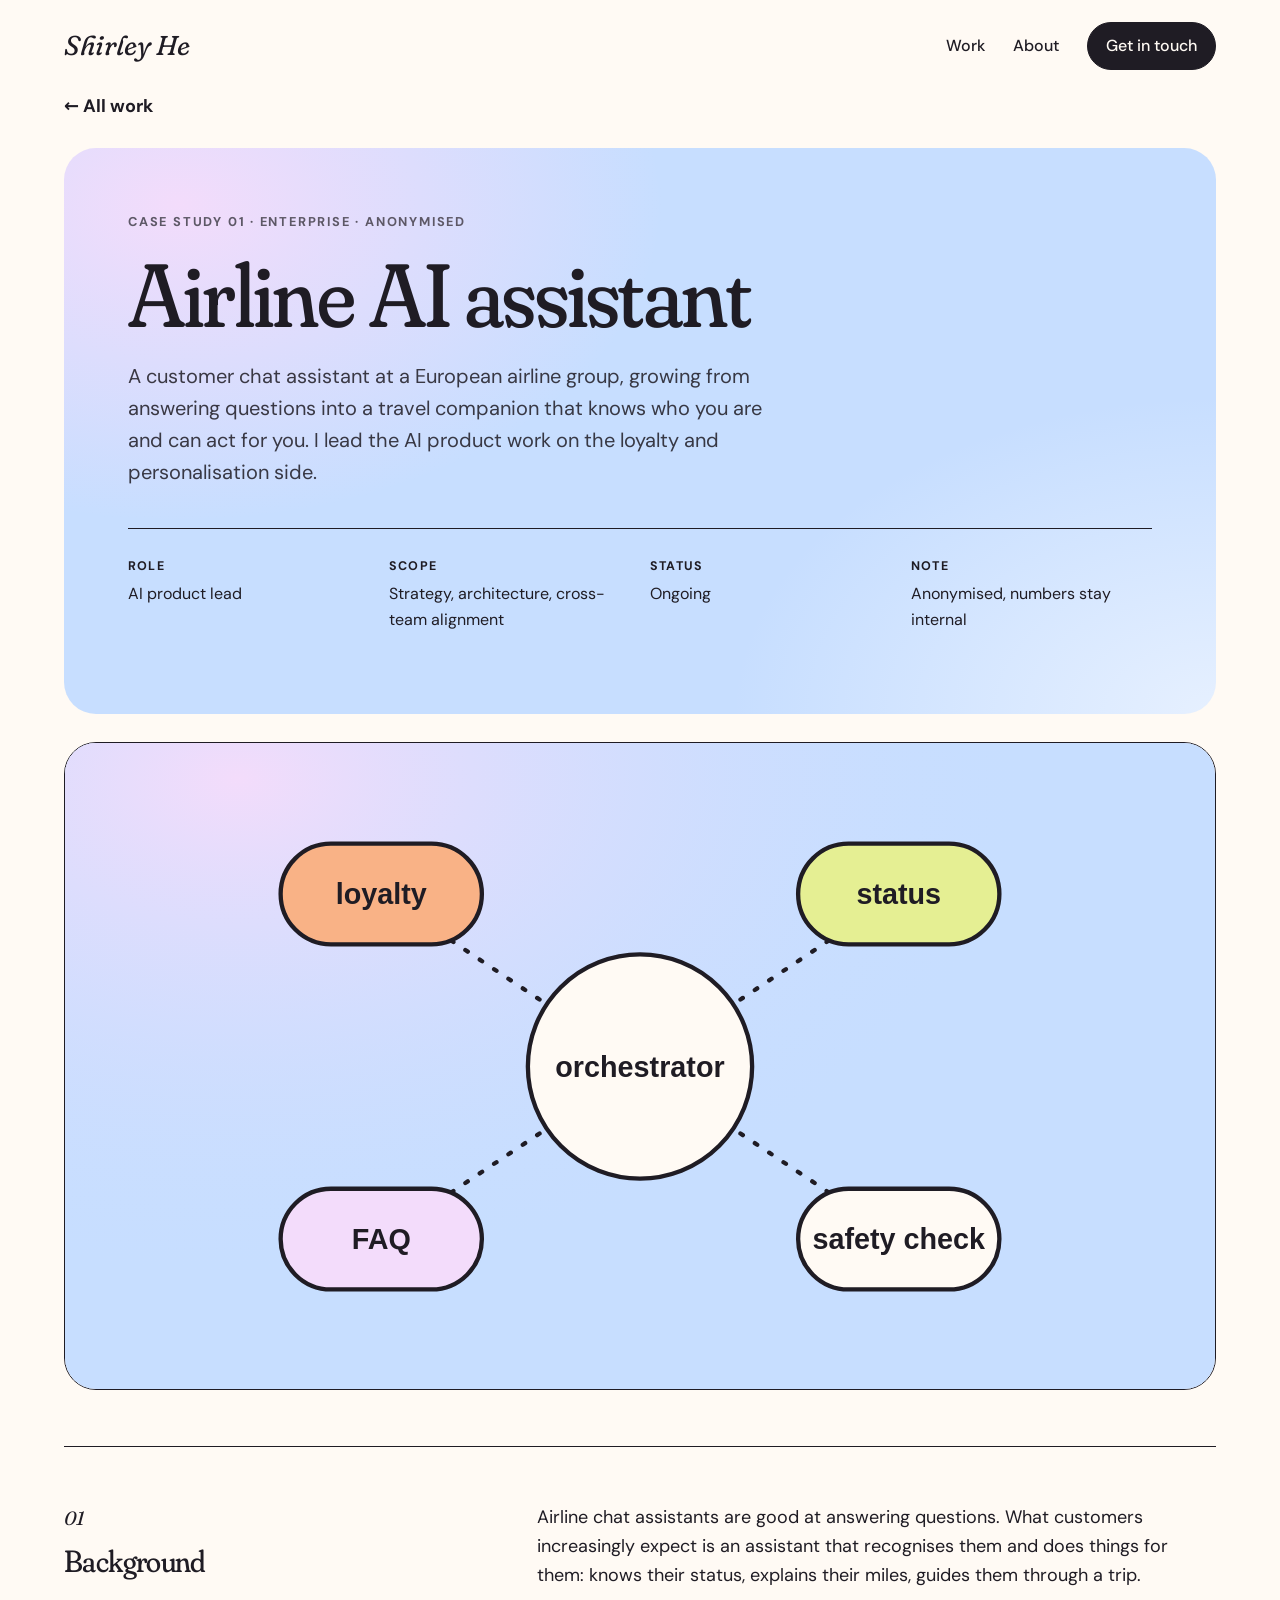
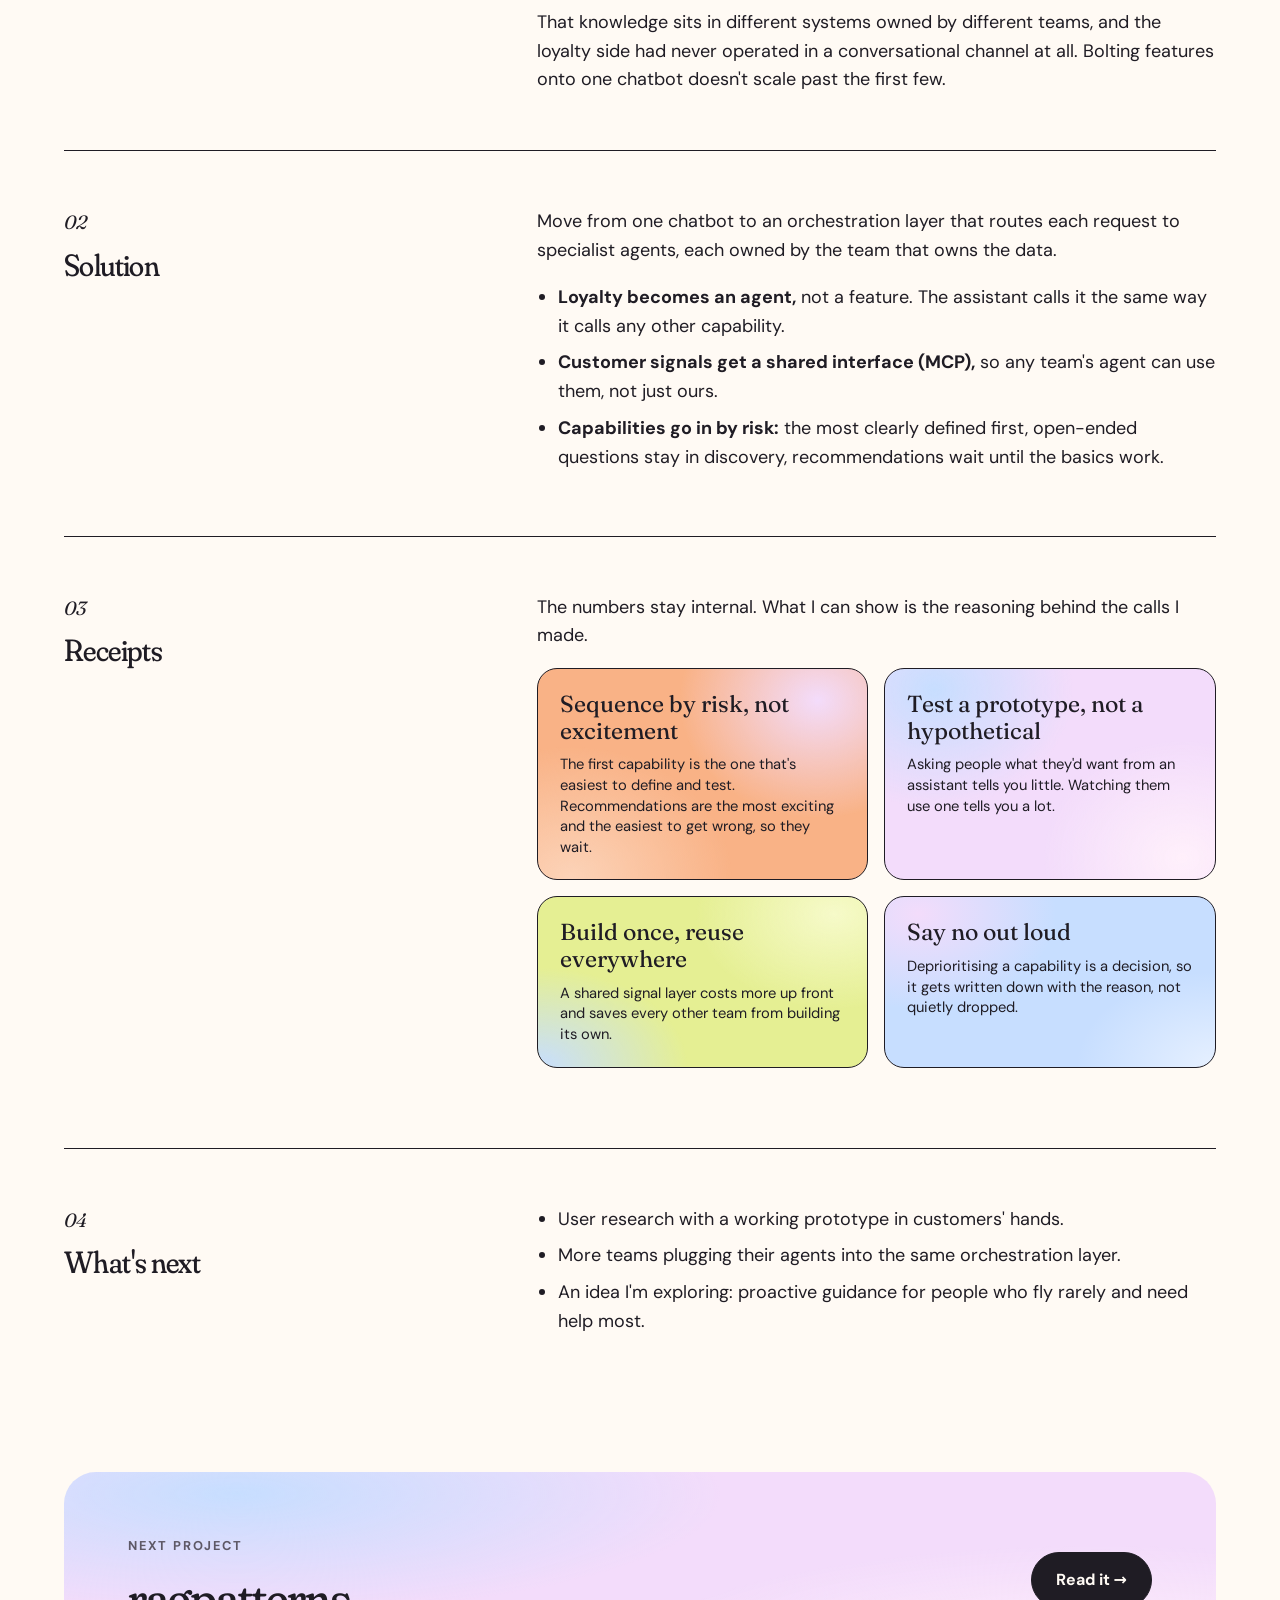
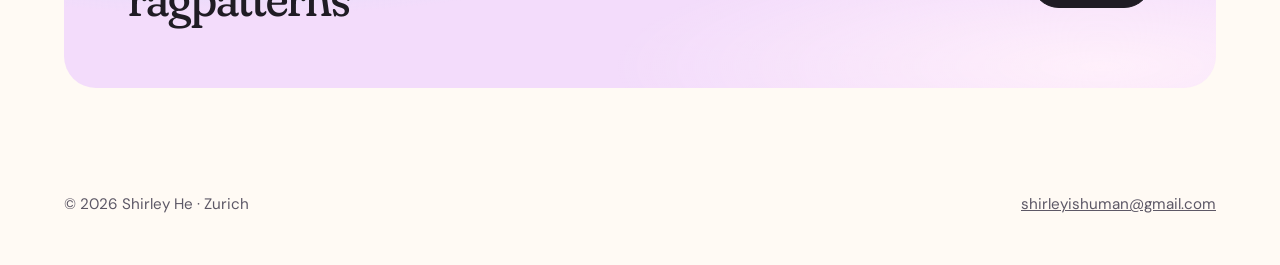
==== work/airline-assistant/index.html @ d76f4dfe "v2: portfolio with receipts (homepage + 4 case studies) Replaces the v1 one-pager with a portfolio b" ====
<!DOCTYPE html>
<html lang="en">
<head>
  <meta charset="utf-8">
  <meta name="viewport" content="width=device-width, initial-scale=1">
  <title>Airline AI assistant · Shirley He</title>
  <meta name="description" content="Enterprise case study: turning an airline chat assistant into an agent-based travel companion, with loyalty built in.">
  <link rel="icon" href="../../assets/favicon.svg" type="image/svg+xml">
  <link rel="stylesheet" href="../../css/style.css">
</head>
<body>

<!-- =========================================================
     ENTERPRISE CASE STUDY (anonymised)
     Keep it anonymised: no internal numbers, dates, team
     names or roadmap details. Check with your manager before
     adding any metric.
     ========================================================= -->

<header class="wrap nav">
  <a class="logo" href="../../">Shirley He</a>
  <nav class="nav-links">
    <a href="../../#work">Work</a>
    <a href="../../#about">About</a>
    <a class="btn btn-dark btn-small" href="../../#contact">Get in touch</a>
  </nav>
</header>

<main>

<!-- ---------- HEADER BLOCK ---------- -->
<section class="wrap">
  <a class="back" href="../../#work">← All work</a>

  <div class="block grad-blue cs-hero">
    <p class="eyebrow">Case study 01 · Enterprise · anonymised</p>
    <h1>Airline AI assistant</h1>
    <p class="lead">A customer chat assistant at a European airline group, growing from answering questions into a travel companion that knows who you are and can act for you. I lead the AI product work on the loyalty and personalisation side.</p>

    <dl class="meta">
      <div><dt>Role</dt><dd>AI product lead</dd></div>
      <div><dt>Scope</dt><dd>Strategy, architecture, cross-team alignment</dd></div>
      <div><dt>Status</dt><dd>Ongoing</dd></div>
      <div><dt>Note</dt><dd>Anonymised, numbers stay internal</dd></div>
    </dl>
  </div>

  <div class="cs-image"><img src="../../images/enterprise-assistant.svg" alt="Illustration: an orchestrator routing to loyalty, status, FAQ and safety-check agents"></div>
</section>


<section class="wrap steps">

<!-- ---------- 01 BACKGROUND ---------- -->
  <div class="step">
    <div>
      <span class="step-num">01</span>
      <h3>Background</h3>
    </div>
    <div class="step-body">
      <p>Airline chat assistants are good at answering questions. What customers increasingly expect is an assistant that recognises them and does things for them: knows their status, explains their miles, guides them through a trip.</p>
      <p>That knowledge sits in different systems owned by different teams, and the loyalty side had never operated in a conversational channel at all. Bolting features onto one chatbot doesn't scale past the first few.</p>
    </div>
  </div>

<!-- ---------- 02 SOLUTION ---------- -->
  <div class="step">
    <div>
      <span class="step-num">02</span>
      <h3>Solution</h3>
    </div>
    <div class="step-body">
      <p>Move from one chatbot to an orchestration layer that routes each request to specialist agents, each owned by the team that owns the data.</p>
      <ul>
        <li><strong>Loyalty becomes an agent,</strong> not a feature. The assistant calls it the same way it calls any other capability.</li>
        <li><strong>Customer signals get a shared interface (MCP),</strong> so any team's agent can use them, not just ours.</li>
        <li><strong>Capabilities go in by risk:</strong> the most clearly defined first, open-ended questions stay in discovery, recommendations wait until the basics work.</li>
      </ul>
    </div>
  </div>

<!-- ---------- 03 RECEIPTS ---------- -->
  <div class="step">
    <div>
      <span class="step-num">03</span>
      <h3>Receipts</h3>
    </div>
    <div class="step-body">
      <p>The numbers stay internal. What I can show is the reasoning behind the calls I made.</p>
      <div class="stats">
        <div class="stat stat-text grad-peach"><strong>Sequence by risk, not excitement</strong><span>The first capability is the one that's easiest to define and test. Recommendations are the most exciting and the easiest to get wrong, so they wait.</span></div>
        <div class="stat stat-text grad-lilac"><strong>Test a prototype, not a hypothetical</strong><span>Asking people what they'd want from an assistant tells you little. Watching them use one tells you a lot.</span></div>
        <div class="stat stat-text grad-lime"><strong>Build once, reuse everywhere</strong><span>A shared signal layer costs more up front and saves every other team from building its own.</span></div>
        <div class="stat stat-text grad-blue"><strong>Say no out loud</strong><span>Deprioritising a capability is a decision, so it gets written down with the reason, not quietly dropped.</span></div>
      </div>
    </div>
  </div>

<!-- ---------- 04 WHAT'S NEXT ---------- -->
  <div class="step">
    <div>
      <span class="step-num">04</span>
      <h3>What's next</h3>
    </div>
    <div class="step-body">
      <ul>
        <li>User research with a working prototype in customers' hands.</li>
        <li>More teams plugging their agents into the same orchestration layer.</li>
        <li>An idea I'm exploring: proactive guidance for people who fly rarely and need help most.</li>
      </ul>
      <!-- EDIT: add a "What I'd do differently" paragraph here in your own words -->
    </div>
  </div>
</section>


<!-- ---------- NEXT PROJECT ---------- -->
<section class="wrap section">
  <a class="block grad-lilac next" href="../ragpatterns/">
    <div>
      <p class="eyebrow">Next project</p>
      <h2>ragpatterns</h2>
    </div>
    <span class="btn btn-dark">Read it →</span>
  </a>
</section>

</main>

<footer class="wrap footer">
  <span>© 2026 Shirley He · Zurich</span>
  <a href="mailto:shirleyishuman@gmail.com">shirleyishuman@gmail.com</a>
</footer>

</body>
</html>
---- css/style.css ----
/* =========================================================
   Shirley He portfolio  |  stylesheet
   ---------------------------------------------------------
   You mostly only need section 1 (colours + fonts).
   Everything else is layout. Search for a class name from
   the HTML to find its styling.
   ========================================================= */


/* ---------- 1. BRAND SETTINGS (edit these) ---------- */
:root {
  /* Brand colours from the Canva template */
  --peach: #f9b286;
  --lime:  #e5ef93;
  --lilac: #f3dcfb;
  --blue:  #c7deff;

  /* Text + background */
  --ink:    #1f1c24;   /* main text */
  --muted:  #5d5866;   /* secondary text */
  --paper:  #fffaf4;   /* page background */
  --line:   #1f1c2422; /* thin borders */

  /* Fonts. To use a different heading font, change --font-display.
     If you get a web licence for "The Youngest", put the file in
     /fonts, add an @font-face below, and list it first here. */
  --font-display: "Fraunces", Georgia, "Times New Roman", serif;
  --font-body: "DM Sans", system-ui, -apple-system, "Segoe UI", sans-serif;

  --radius-lg: 32px;
  --radius-md: 20px;
  --max: 1200px;
}


/* ---------- 2. FONTS (self-hosted, no Google calls) ---------- */
@font-face {
  font-family: "Fraunces";
  src: url("../fonts/fraunces-latin-full-normal.woff2") format("woff2");
  font-weight: 100 900; font-style: normal; font-display: swap;
}
@font-face {
  font-family: "Fraunces";
  src: url("../fonts/fraunces-latin-full-italic.woff2") format("woff2");
  font-weight: 100 900; font-style: italic; font-display: swap;
}
@font-face {
  font-family: "DM Sans";
  src: url("../fonts/dm-sans-latin-400-normal.woff2") format("woff2");
  font-weight: 400; font-display: swap;
}
@font-face {
  font-family: "DM Sans";
  src: url("../fonts/dm-sans-latin-500-normal.woff2") format("woff2");
  font-weight: 500; font-display: swap;
}
@font-face {
  font-family: "DM Sans";
  src: url("../fonts/dm-sans-latin-700-normal.woff2") format("woff2");
  font-weight: 700; font-display: swap;
}


/* ---------- 3. BASICS ---------- */
*, *::before, *::after { box-sizing: border-box; }

html { scroll-behavior: smooth; }

body {
  margin: 0;
  background: var(--paper);
  color: var(--ink);
  font-family: var(--font-body);
  font-size: 18px;
  line-height: 1.6;
  -webkit-font-smoothing: antialiased;
}

img { max-width: 100%; display: block; }

a { color: inherit; }

h1, h2, h3 {
  font-family: var(--font-display);
  font-weight: 420;
  font-variation-settings: "SOFT" 100, "WONK" 1, "opsz" 144;
  line-height: 1.02;
  letter-spacing: -0.02em;
  margin: 0;
}

h1 { font-size: clamp(2.8rem, 7vw, 6rem); }
h2 { font-size: clamp(2.2rem, 5vw, 4rem); }
h3 { font-size: clamp(1.5rem, 2.4vw, 2rem); }

em { font-style: italic; }

p { margin: 0 0 1em; }

.wrap {
  max-width: var(--max);
  margin: 0 auto;
  padding-inline: 24px;
}

.section { padding-block: 72px; }

.eyebrow {
  font-size: 0.8rem;
  font-weight: 700;
  letter-spacing: 0.14em;
  text-transform: uppercase;
  color: var(--muted);
  margin-bottom: 16px;
}

.lead { font-size: 1.25rem; color: var(--muted); max-width: 40ch; }


/* ---------- 4. GRADIENT BLOCKS (the Canva look) ---------- */
/* Add one of these classes to any block to colour it. */
.grad-peach {
  background:
    radial-gradient(60% 80% at 85% 15%, var(--lilac) 0%, transparent 70%),
    radial-gradient(70% 90% at 10% 100%, #fcd3b8 0%, transparent 70%),
    var(--peach);
}
.grad-lilac {
  background:
    radial-gradient(60% 80% at 15% 10%, var(--blue) 0%, transparent 70%),
    radial-gradient(60% 80% at 90% 90%, #fff0fb 0%, transparent 70%),
    var(--lilac);
}
.grad-lime {
  background:
    radial-gradient(60% 80% at 90% 10%, #f6fac9 0%, transparent 70%),
    radial-gradient(70% 90% at 0% 100%, var(--blue) 0%, transparent 65%),
    var(--lime);
}
.grad-blue {
  background:
    radial-gradient(60% 80% at 10% 10%, var(--lilac) 0%, transparent 70%),
    radial-gradient(60% 80% at 100% 100%, #e6f0ff 0%, transparent 70%),
    var(--blue);
}
.grad-sunset {
  background:
    radial-gradient(55% 75% at 100% 0%, var(--lilac) 0%, transparent 70%),
    radial-gradient(50% 70% at 0% 100%, var(--lime) 0%, transparent 70%),
    radial-gradient(60% 80% at 50% 50%, #fbc6a4 0%, transparent 80%),
    var(--peach);
}

.block {
  border-radius: var(--radius-lg);
  padding: clamp(28px, 5vw, 64px);
}


/* ---------- 5. NAV ---------- */
.nav {
  display: flex;
  align-items: center;
  justify-content: space-between;
  gap: 16px;
  padding-block: 22px;
}
.logo {
  font-family: var(--font-display);
  font-style: italic;
  font-size: 1.7rem;
  text-decoration: none;
  font-variation-settings: "SOFT" 100, "WONK" 1;
}
.nav-links { display: flex; gap: 28px; align-items: center; }
.nav-links a { text-decoration: none; font-weight: 500; font-size: 1rem; }
.nav-links a:hover { text-decoration: underline; text-underline-offset: 4px; }


/* ---------- 6. BUTTONS + CHIPS ---------- */
.btn {
  display: inline-flex;
  align-items: center;
  gap: 8px;
  padding: 14px 24px;
  border-radius: 999px;
  font-weight: 700;
  font-size: 1rem;
  text-decoration: none;
  border: 1.5px solid var(--ink);
  transition: transform .15s ease;
}
.btn:hover { transform: translateY(-2px); }
.btn-dark { background: var(--ink); color: var(--paper); }
.btn-light { background: transparent; }
.btn-small { padding: 10px 18px; font-size: 0.95rem; }

.chips { display: flex; flex-wrap: wrap; gap: 10px; padding: 0; margin: 0; list-style: none; }
.chip {
  padding: 8px 16px;
  border-radius: 999px;
  background: #ffffffb3;
  border: 1px solid var(--line);
  font-size: 0.9rem;
  font-weight: 500;
}


/* ---------- 7. HERO ---------- */
.hero {
  display: grid;
  grid-template-columns: 1.35fr 1fr;
  gap: 48px;
  align-items: center;
  position: relative;
  overflow: hidden;
}
.hero h1 { margin-bottom: 28px; }
.hero h1 em { color: #7a3f86; }
.hero .lead { color: var(--ink); opacity: .85; margin-bottom: 32px; }
.hero-actions { display: flex; gap: 12px; flex-wrap: wrap; }

.portrait {
  position: relative;
  aspect-ratio: 4 / 5;
  max-width: 100%;
  border-radius: 999px 999px var(--radius-lg) var(--radius-lg); /* arch shape */
  overflow: hidden;
  background: var(--lime);
  border: 1.5px solid var(--ink);
}
.portrait img { width: 100%; height: 100%; object-fit: cover; object-position: center top; }

.sticker {
  position: absolute;
  bottom: 28px;
  left: -18px;
  background: var(--paper);
  border: 1.5px solid var(--ink);
  border-radius: 999px;
  padding: 10px 18px;
  font-family: var(--font-display);
  font-style: italic;
  font-size: 1.15rem;
  transform: rotate(-6deg);
  white-space: nowrap;
}
.portrait-wrap { position: relative; }

.facts { margin-top: 28px; }


/* ---------- 8. SECTION HEADINGS ---------- */
.section-head {
  display: flex;
  justify-content: space-between;
  align-items: end;
  gap: 24px;
  margin-bottom: 40px;
  flex-wrap: wrap;
}
.section-head p { color: var(--muted); max-width: 36ch; margin: 0; }


/* ---------- 9. PROJECT CARDS ---------- */
.cards {
  display: grid;
  grid-template-columns: repeat(2, 1fr);
  gap: 28px;
}
.card {
  display: flex;
  flex-direction: column;
  text-decoration: none;
  border-radius: var(--radius-lg);
  border: 1.5px solid var(--ink);
  background: #fff;
  overflow: hidden;
  transition: transform .2s ease, box-shadow .2s ease;
}
.card:hover { transform: translateY(-4px); box-shadow: 6px 8px 0 var(--ink); }
.card-image {
  aspect-ratio: 16 / 10;
  max-width: 100%;
  border-bottom: 1.5px solid var(--ink);
  display: grid;
  place-items: center;
  overflow: hidden;
}
.card-image img { width: 100%; height: 100%; object-fit: cover; }
.card-body { padding: 28px 28px 32px; display: flex; flex-direction: column; gap: 12px; flex: 1; }
.card-top { display: flex; justify-content: space-between; align-items: center; gap: 12px; }
.card-num { font-family: var(--font-display); font-style: italic; font-size: 1.3rem; }
.card-body p { color: var(--muted); margin: 0; }
.card-link { margin-top: auto; padding-top: 8px; font-weight: 700; }
.tag {
  font-size: 0.78rem;
  font-weight: 700;
  letter-spacing: 0.06em;
  text-transform: uppercase;
  padding: 5px 12px;
  border-radius: 999px;
  border: 1px solid var(--ink);
}
.tag-live { background: var(--lime); }
.tag-building { background: var(--peach); }
.tag-enterprise { background: var(--blue); }


/* ---------- 10. HOW I WORK (three columns) ---------- */
.three {
  display: grid;
  grid-template-columns: repeat(3, 1fr);
  gap: 20px;
}
.pillar {
  border-radius: var(--radius-md);
  padding: 32px;
  border: 1.5px solid var(--ink);
}
.pillar h3 { margin-bottom: 12px; }
.pillar p { margin: 0; }
.pillar-num { font-family: var(--font-display); font-style: italic; font-size: 1.1rem; margin-bottom: 36px; display: block; }


/* ---------- 11. ABOUT ---------- */
.about {
  display: grid;
  grid-template-columns: 1fr 1.4fr;
  gap: 48px;
}
.about-text p:first-of-type {
  font-family: var(--font-display);
  font-size: clamp(1.4rem, 2.4vw, 1.9rem);
  line-height: 1.3;
  font-variation-settings: "SOFT" 100, "opsz" 72;
}


/* ---------- 12. SIDE PROJECT STRIP ---------- */
.strip {
  display: flex;
  justify-content: space-between;
  align-items: center;
  gap: 24px;
  flex-wrap: wrap;
  border: 1.5px solid var(--ink);
  border-radius: var(--radius-lg);
  padding: 28px 36px;
}
.strip > div { flex: 1 1 420px; }
.strip h3 { font-size: 1.6rem; }
.strip p { margin: 6px 0 0; color: var(--muted); }


/* ---------- 13. CONTACT ---------- */
.contact { text-align: center; }
.contact h2 { max-width: 16ch; margin: 0 auto 20px; }
.contact .lead { margin: 0 auto 32px; }
.contact .email {
  font-family: var(--font-display);
  font-size: clamp(1.4rem, 3.5vw, 2.4rem);
  font-style: italic;
  text-underline-offset: 6px;
  word-break: break-word;
}
.socials { display: flex; justify-content: center; gap: 12px; margin-top: 32px; flex-wrap: wrap; }


/* ---------- 14. FOOTER ---------- */
.footer {
  display: flex;
  justify-content: space-between;
  gap: 16px;
  flex-wrap: wrap;
  padding-block: 32px 48px;
  color: var(--muted);
  font-size: 0.95rem;
}


/* ---------- 15. CASE STUDY PAGES ---------- */
.back { font-weight: 700; text-decoration: none; display: inline-block; margin-bottom: 28px; }

.cs-hero h1 { margin-bottom: 20px; }
.cs-hero .lead { color: var(--ink); opacity: .85; max-width: 46ch; }

.meta {
  display: grid;
  grid-template-columns: repeat(4, 1fr);
  gap: 20px;
  margin-top: 40px;
  padding-top: 28px;
  border-top: 1.5px solid var(--ink);
}
.meta dt { font-size: 0.78rem; font-weight: 700; letter-spacing: 0.1em; text-transform: uppercase; margin-bottom: 4px; }
.meta dd { margin: 0; font-size: 1rem; }
.meta a { font-weight: 700; }

.cs-image {
  margin-top: 28px;
  border-radius: var(--radius-lg);
  border: 1.5px solid var(--ink);
  overflow: hidden;
  aspect-ratio: 16 / 9;
  max-width: 100%;
}
.cs-image img { width: 100%; height: 100%; object-fit: cover; }

/* "01 Background / 02 Solution" rows */
.steps { margin-top: 56px; }
.step {
  display: grid;
  grid-template-columns: 1fr 1.6fr;
  gap: 48px;
  padding-block: 56px;
  border-top: 1.5px solid var(--ink);
}
.step-num {
  font-family: var(--font-display);
  font-style: italic;
  font-size: 1.2rem;
  display: block;
  margin-bottom: 12px;
}
.step-body p:last-child { margin-bottom: 0; }
.step-body ul { padding-left: 1.2em; margin: 0; }
.step-body li { margin-bottom: 8px; }

.stats {
  display: grid;
  grid-template-columns: repeat(2, 1fr);
  gap: 16px;
  margin: 8px 0 24px;
}
.stat {
  border-radius: var(--radius-md);
  padding: 22px;
  border: 1.5px solid var(--ink);
}
.stat strong {
  display: block;
  font-family: var(--font-display);
  font-weight: 420;
  font-size: 2.4rem;
  line-height: 1;
  margin-bottom: 10px;
}
.stat span { font-size: 0.92rem; line-height: 1.4; display: block; }

.note {
  font-size: 0.95rem;
  color: var(--muted);
  border-left: 3px solid var(--peach);
  padding-left: 14px;
}

/* buttons under the case-study intro */
.cs-actions { display: flex; gap: 12px; flex-wrap: wrap; margin-top: 28px; }

/* stat cards that hold a short phrase instead of a number */
.stat-text strong { font-size: 1.45rem; line-height: 1.15; }

/* small grey caption under a stat grid or table */
.caption { font-size: 0.92rem; color: var(--muted); }

.next {
  display: flex;
  justify-content: space-between;
  align-items: center;
  gap: 24px;
  flex-wrap: wrap;
  text-decoration: none;
}
.next h2 { font-size: clamp(2rem, 4vw, 3.2rem); }


/* ---------- 16. MOBILE ---------- */
@media (max-width: 900px) {
  .hero, .about, .step { grid-template-columns: 1fr; gap: 28px; }
  .portrait-wrap { max-width: 300px; }
  .cards, .three { grid-template-columns: 1fr; }
  .meta { grid-template-columns: repeat(2, 1fr); }
  .section { padding-block: 48px; }
  .step { padding-block: 40px; }
}
@media (max-width: 560px) {
  body { font-size: 17px; }
  .nav-links a:not(.btn) { display: none; }
  .sticker { left: 12px; }
  .strip { padding: 24px; }
  .stats { grid-template-columns: 1fr; }
}
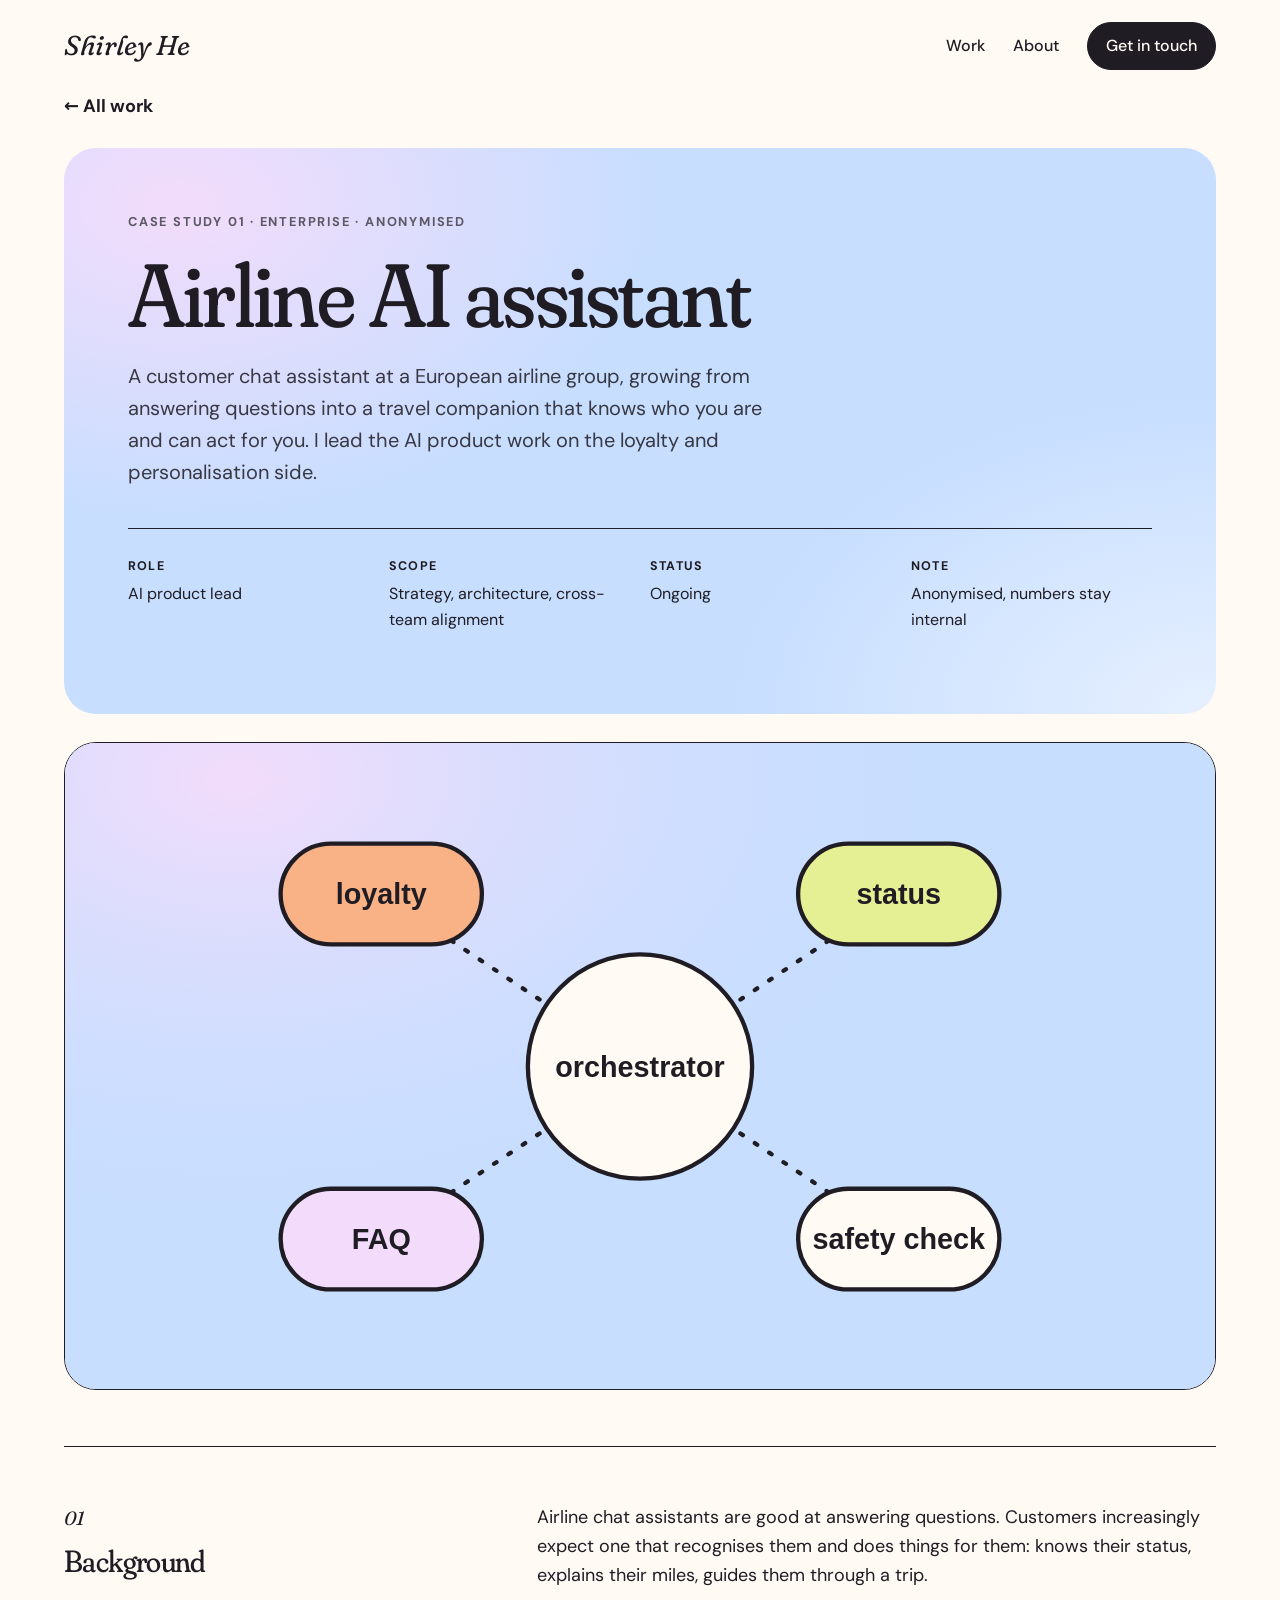
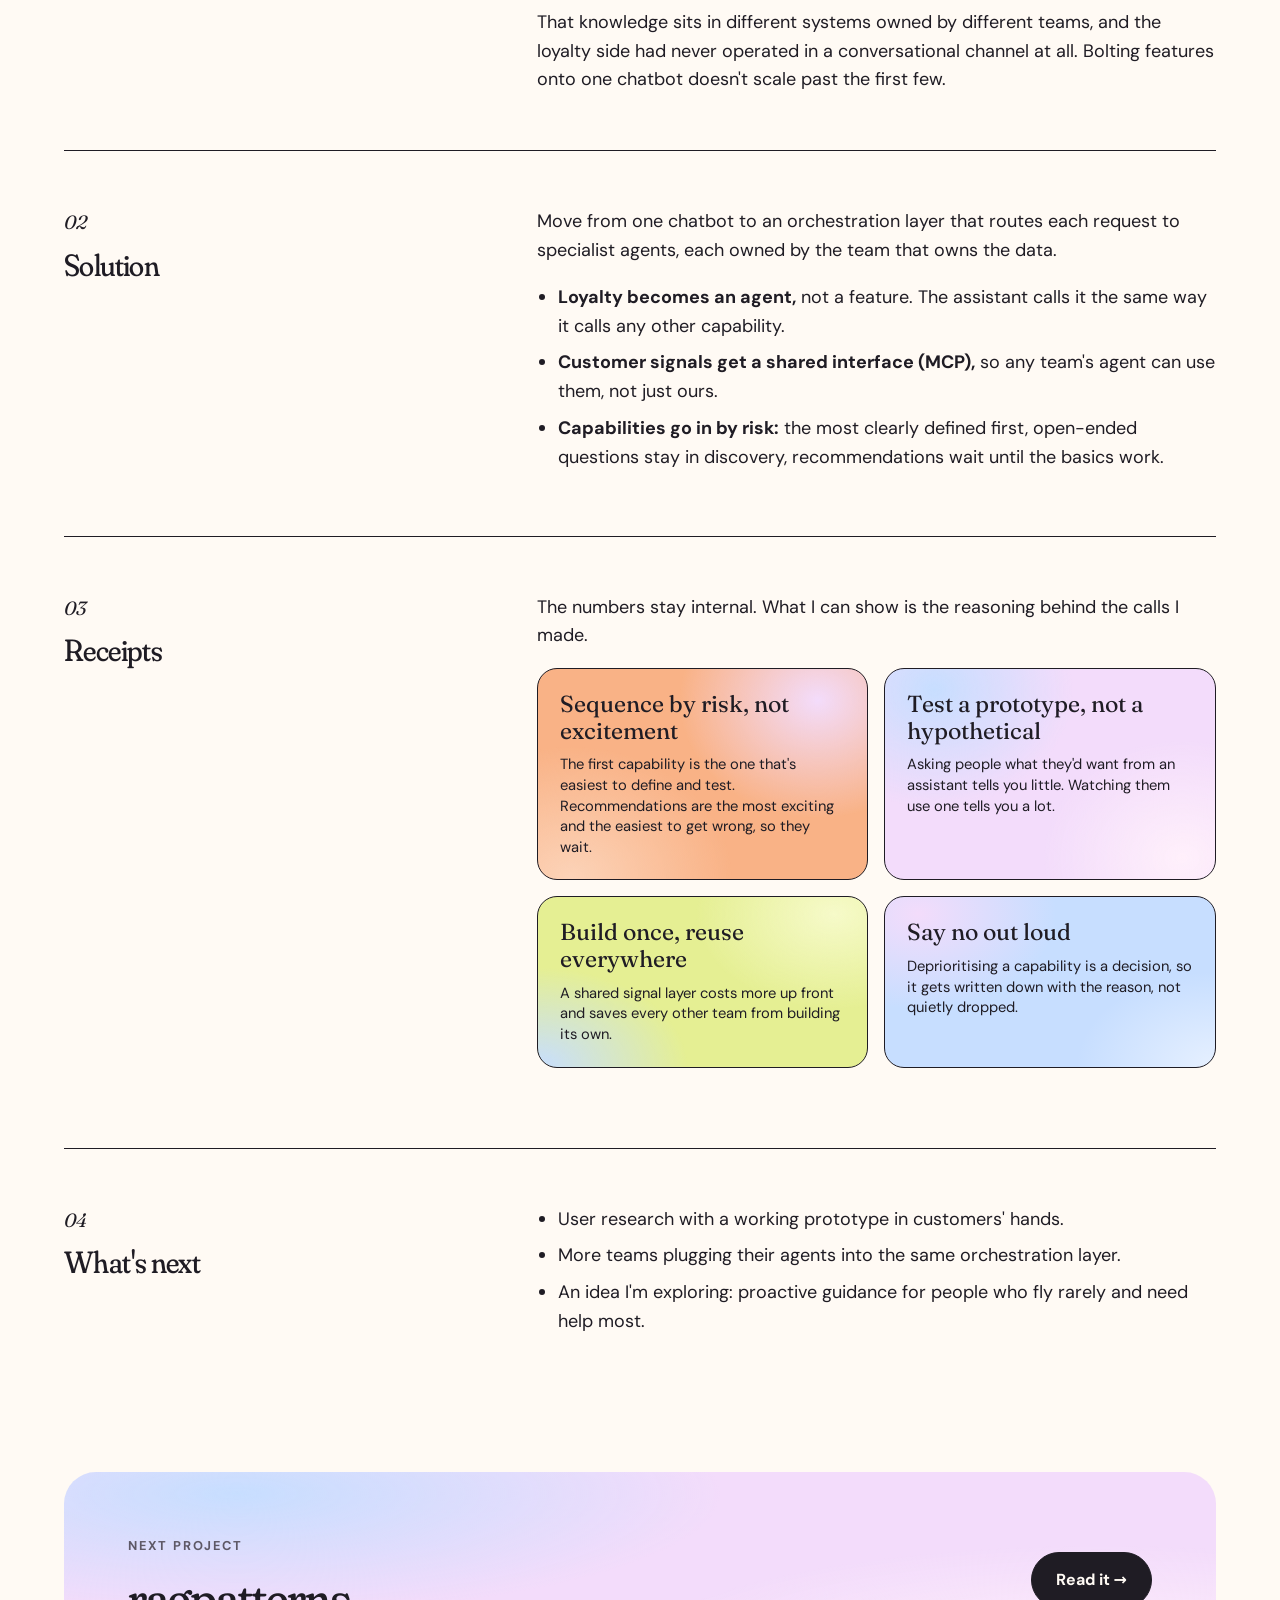
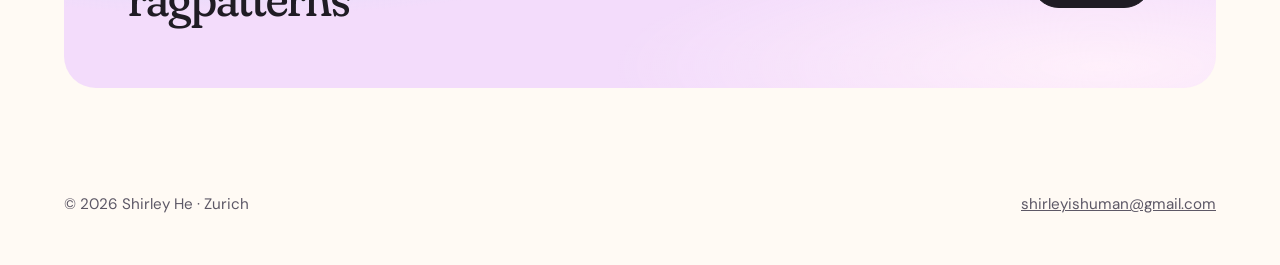
==== commit 76b1aaaa: "Copy polish: cut duplicated facts, 7 hero chips to 3 The site was not wordy sentence by sentence, it" ====
--- a/work/airline-assistant/index.html
+++ b/work/airline-assistant/index.html
@@ -58,7 +58,7 @@
       <h3>Background</h3>
     </div>
     <div class="step-body">
-      <p>Airline chat assistants are good at answering questions. What customers increasingly expect is an assistant that recognises them and does things for them: knows their status, explains their miles, guides them through a trip.</p>
+      <p>Airline chat assistants are good at answering questions. Customers increasingly expect one that recognises them and does things for them: knows their status, explains their miles, guides them through a trip.</p>
       <p>That knowledge sits in different systems owned by different teams, and the loyalty side had never operated in a conversational channel at all. Bolting features onto one chatbot doesn't scale past the first few.</p>
     </div>
   </div>
--- a/css/style.css
+++ b/css/style.css
@@ -279,20 +279,31 @@
   transition: transform .2s ease, box-shadow .2s ease;
 }
 .card:hover { transform: translateY(-4px); box-shadow: 6px 8px 0 var(--ink); }
+.card-wide { grid-column: 1 / -1; }
+.card-image.card-pair {
+  aspect-ratio: 4 / 1;
+  display: grid;
+  grid-template-columns: 1fr 1fr;
+  /* minmax(0,1fr) stops the row's auto minimum from overriding aspect-ratio */
+  grid-auto-rows: minmax(0, 1fr);
+}
+.card-pair img { width: 100%; height: 100%; object-fit: cover; }
+.card-pair img:first-child { border-right: 1.5px solid var(--ink); }
 .card-image {
-  aspect-ratio: 16 / 10;
+  /* Lower the second number to make project cards shorter. */
+  aspect-ratio: 2 / 1;
   max-width: 100%;
   border-bottom: 1.5px solid var(--ink);
-  display: grid;
-  place-items: center;
+  display: block;
   overflow: hidden;
 }
-.card-image img { width: 100%; height: 100%; object-fit: cover; }
-.card-body { padding: 28px 28px 32px; display: flex; flex-direction: column; gap: 12px; flex: 1; }
+.card-image img { width: 100%; height: 100%; object-fit: cover; display: block; }
+.card-body { padding: 22px 24px 26px; display: flex; flex-direction: column; gap: 10px; flex: 1; }
 .card-top { display: flex; justify-content: space-between; align-items: center; gap: 12px; }
 .card-num { font-family: var(--font-display); font-style: italic; font-size: 1.3rem; }
-.card-body p { color: var(--muted); margin: 0; }
-.card-link { margin-top: auto; padding-top: 8px; font-weight: 700; }
+.card h3 { font-size: clamp(1.35rem, 1.9vw, 1.7rem); }
+.card-body p { color: var(--muted); margin: 0; font-size: 0.95rem; line-height: 1.45; }
+.card-link { margin-top: auto; padding-top: 6px; font-weight: 700; font-size: 0.95rem; }
 .tag {
   font-size: 0.78rem;
   font-weight: 700;
@@ -308,6 +319,8 @@
 
 
 /* ---------- 10. HOW I WORK (three columns) ---------- */
+/* Kept on purpose: the How I work section is out of index.html for now.
+   Restore the block and these styles still apply. */
 .three {
   display: grid;
   grid-template-columns: repeat(3, 1fr);
@@ -351,6 +364,16 @@
 .strip > div { flex: 1 1 420px; }
 .strip h3 { font-size: 1.6rem; }
 .strip p { margin: 6px 0 0; color: var(--muted); }
+.strip-image {
+  flex: 0 1 380px;
+  width: 380px;
+  max-width: 100%;
+  aspect-ratio: 3 / 2;
+  object-fit: cover;
+  border-radius: var(--radius-md);
+  border: 1.5px solid var(--ink);
+  display: block;
+}
 
 
 /* ---------- 13. CONTACT ---------- */
@@ -475,11 +498,57 @@
 .next h2 { font-size: clamp(2rem, 4vw, 3.2rem); }
 
 
+/* ---------- 12b. SPEAKING ---------- */
+.events { margin-top: 8px; }
+.event {
+  display: grid;
+  /* Second number sizes the photos. Lower it to shrink them. */
+  grid-template-columns: 1fr 1.2fr;
+  gap: 48px;
+  padding-block: 56px;
+  border-top: 1.5px solid var(--ink);
+}
+.event-info h3 { margin: 0 0 8px; font-size: 1.8rem; }
+.event-info p { margin: 0 0 14px; color: var(--muted); }
+.event-info p:last-child { margin-bottom: 0; }
+.event-meta {
+  font-size: 0.78rem;
+  font-weight: 700;
+  letter-spacing: 0.1em;
+  text-transform: uppercase;
+  color: var(--ink) !important;
+  margin-bottom: 10px !important;
+}
+.event-venue { font-weight: 500; color: var(--ink) !important; }
+.event-shots {
+  display: grid;
+  grid-template-columns: repeat(2, 1fr);
+  gap: 20px;
+  align-content: start;
+}
+.event-shots img {
+  width: 100%;
+  aspect-ratio: 4 / 3;
+  object-fit: cover;
+  border-radius: var(--radius-md);
+  border: 1.5px solid var(--ink);
+  display: block;
+}
+.event:has(.event-info:only-child) { grid-template-columns: 1fr; }
+.talks-label { margin-top: 56px; }
+.also { margin-top: 24px; color: var(--muted); max-width: 60ch; }
+.also strong { color: var(--ink); }
+
 /* ---------- 16. MOBILE ---------- */
 @media (max-width: 900px) {
   .hero, .about, .step { grid-template-columns: 1fr; gap: 28px; }
   .portrait-wrap { max-width: 300px; }
   .cards, .three { grid-template-columns: 1fr; }
+  /* 1/1 on the pair keeps each stacked image at 2:1, same crop as desktop */
+  .card-image.card-pair { grid-template-columns: 1fr; aspect-ratio: 1 / 1; }
+  .card-pair img:first-child { border-right: 0; border-bottom: 1.5px solid var(--ink); }
+  .event { grid-template-columns: 1fr; gap: 28px; padding-block: 40px; }
+  .event-shots { max-width: 620px; }
   .meta { grid-template-columns: repeat(2, 1fr); }
   .section { padding-block: 48px; }
   .step { padding-block: 40px; }
@@ -489,5 +558,5 @@
   .nav-links a:not(.btn) { display: none; }
   .sticker { left: 12px; }
   .strip { padding: 24px; }
-  .stats { grid-template-columns: 1fr; }
-}
+  .stats, .event-shots { grid-template-columns: 1fr; }
+}
